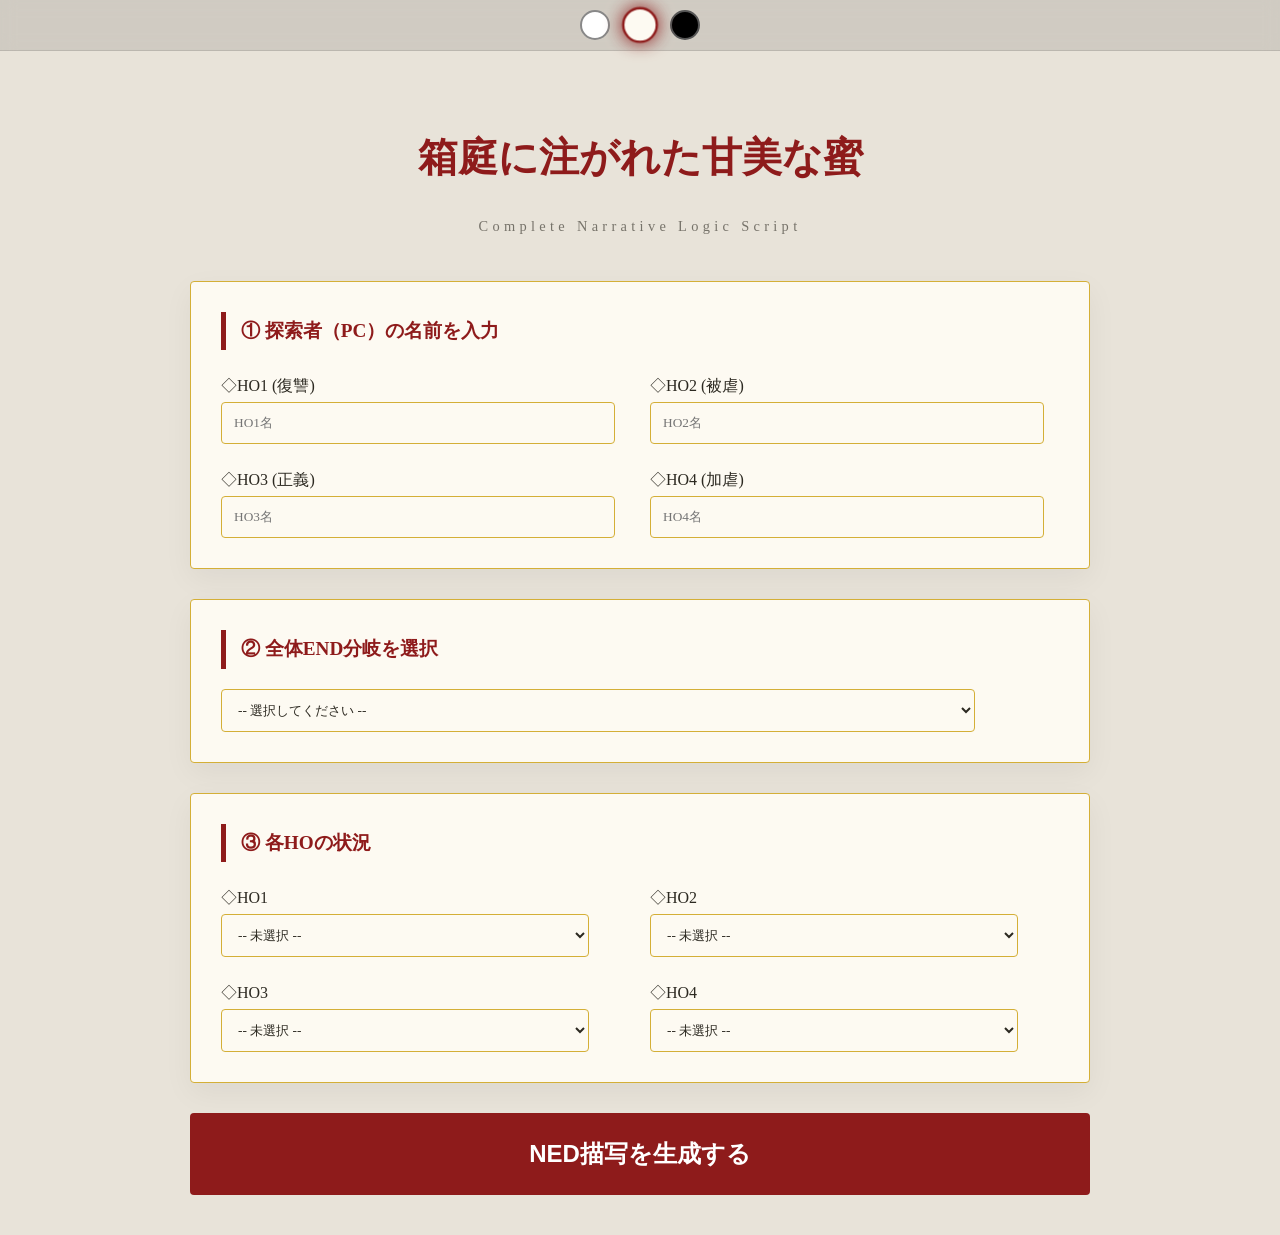
==== index.html @ 08a05582 "Add files via upload" ====
<!DOCTYPE html>
<html lang="ja">
<head>
    <meta charset="UTF-8">
    <title>『箱庭に注がれた甘美な蜜』完全版エンド生成ツール</title>
    <link rel="stylesheet" href="style.css">
</head>
<body class="theme-sepia">

    <!-- スタイリッシュなテーマ切り替え -->
    <div class="theme-nav">
        <div class="theme-options">
            <button class="t-btn white" onclick="setTheme('theme-white')" title="White Mode"></button>
            <button class="t-btn sepia active" onclick="setTheme('theme-sepia')" title="Paper Mode"></button>
            <button class="t-btn dark" onclick="setTheme('theme-dark')" title="Dark Mode"></button>
        </div>
    </div>

    <div class="container">
        <header>
            <h1>箱庭に注がれた甘美な蜜</h1>
            <p class="subtitle">Complete Narrative Logic Script</p>
        </header>

        <!-- ① 名前入力 -->
        <div class="section shadow-box">
            <label class="ui-label">① 探索者（PC）の名前を入力</label>
            <div class="grid">
                <div class="form-group"><label>◇HO1 (復讐)</label><input type="text" id="name_ho1" placeholder="HO1名"></div>
                <div class="form-group"><label>◇HO2 (被虐)</label><input type="text" id="name_ho2" placeholder="HO2名"></div>
                <div class="form-group"><label>◇HO3 (正義)</label><input type="text" id="name_ho3" placeholder="HO3名"></div>
                <div class="form-group"><label>◇HO4 (加虐)</label><input type="text" id="name_ho4" placeholder="HO4名"></div>
            </div>
        </div>

        <!-- ② 全体END -->
        <div class="section shadow-box">
            <label class="ui-label">② 全体END分岐を選択</label>
            <select id="sel_main">
                <option value="none">-- 選択してください --</option>
                <option value="A">アブホース撃破・SDカード提出・告発</option>
                <option value="B">アブホース撃破・HO3ソロ生還・「完璧な左右対称」を選択</option>
                <option value="C">アブホースに敗北</option>
                <option value="D"> 上記に当てはまらない（証拠未提出・共倒れ等）</option>
            </select>
        </div>

        <!-- ③ 個別HO -->
        <div class="section shadow-box">
            <label class="ui-label">③ 各HOの状況</label>
            <div class="grid">
                <div class="form-group">
                    <label>◇HO1</label>
                    <select id="sel_ho1">
                        <option value="none">-- 未選択 --</option>
                        <option value="1">1.SDカード回収・七瀬にHO3の罪を告発した</option>
                        <option value="2">2.HO3を真犯人と確信し、自らの手で殺害した</option>
                        <option value="3">3.事件解決したがHO3以外を真犯人として処理した</option>
                        <option value="4">4.真犯人を特定できず、自分が犯人に仕立てられた</option>
                        <option value="5">5.発狂中、HO4に私的に監禁・飼育された</option>
                        <option value="6">6.肉体的にロストした</option>
                    </select>
                </div>
                <div class="form-group">
                    <label>◇HO2</label>
                    <select id="sel_ho2">
                        <option value="none">-- 未選択 --</option>
                        <option value="1">1.全罪を自白、SDカードを七瀬に託して生還</option>
                        <option value="2">2.HO3をかばい、真犯人として自ら進み出た</option>
                        <option value="3">3.罪を秘匿したまま日常へ生還した</option>
                        <option value="4">4.組織の不祥事を背負わされ、冷たい監獄へ送られた</option>
                        <option value="5">5.発狂中、HO3に私的に監禁・飼育された</option>
                        <option value="6">6.発狂中、HO4に私的に監禁・飼育された</option>
                        <option value="7">7.HO4の道具をやめ、人として生きる選択をした</option>
                        <option value="8">8.肉体的にロストした</option>
                    </select>
                </div>
                <div class="form-group">
                    <label>◇HO3</label>
                    <select id="sel_ho3">
                        <option value="none">-- 未選択 --</option>
                        <option value="1">1.罪のなすりつけに成功、刑事の日常へ生還</option>
                        <option value="2">2.なすりつけに成功、HO2を連れ去り監禁した</option>
                        <option value="3">3.自首を選択した</option>
                        <option value="4">4.正体を暴かれ、HO1によって殺害された</option>
                        <option value="5">5.肉体的にロストした</option>
                    </select>
                </div>
                <div class="form-group">
                    <label>◇HO4</label>
                    <select id="sel_ho4">
                        <option value="none">-- 未選択 --</option>
                        <option value="1">1.父失脚・HO1発狂・HO2保持・HO3逮捕成功</option>
                        <option value="2">2.父失脚・HO1発狂・HO2保持・HO3逮捕できず</option>
                        <option value="3">3.父失脚したが部下(1-3)が全員死亡した</option>
                        <option value="4">4.父の告発失敗、自分が犯人に仕立てられた</option>
                        <option value="5">5.発狂したHO2を私的に監禁・飼育することを選んだ</option>
                        <option value="6">6.発狂したHO1・2を私的に監禁・飼育することを選んだ</option>
                        <option value="7">7.肉体的にロストした</option>
                    </select>
                </div>
            </div>
        </div>

        <button id="generateBtn">NED描写を生成する</button>

        <div id="output"></div>
    </div>

    <script src="script.js"></script>
</body>
</html>
---- style.css ----
:root { --accent: #8e1b1b; }
body.theme-white{
    --bg: #f5f5f7;
    --text: #1a1a1a;
    --panel: #ffffff;
    --border: #d2d2d7;
    --out-bg: #ffffff;
}

body.theme-sepia {
    --bg: #e8e3d9;
    --text: #2c2921;
    --panel: #fdfaf2;
    --border: #d4af37;
    --out-bg: #fdfaf2;
}

body.theme-dark {
    --bg: #121212;
    --text: #e0e0e0;
    --panel: #1e1e1e;
    --border: #444;
    --out-bg: #0a0a0a;
}

body {
    background-color: var(--bg);
    color: var(--text);
    font-family:
    "Sawarabi Mincho", serif;
    padding: 0;
    margin: 0;
    line-height: 2.0;
    transition: 0.3s;
}

.container {
    max-width: 900px;
    margin: 0 auto;
    padding: 40px 20px;
}

header h1 {
    text-align: center;
    font-size: 2.5em;
    color: var(--accent);
    margin-bottom: 5px;
}

.subtitle {
    text-align: center;
    font-size: 0.9em;
    opacity: 0.6;
    margin-bottom: 40px;
    letter-spacing: 0.3em;
}

.theme-nav {
    position: sticky;
    top: 0; background:
    rgba(0,0,0,0.1);
    backdrop-filter: blur(8px);
    display: flex;
    justify-content: center;
    padding: 10px;
    z-index: 1000;
    border-bottom: 1px solid
    rgba(0,0,0,0.1);
}


.theme-options {
    display: flex;
    gap: 15px;
}

.t-btn {
    width: 30px;
    height: 30px;
    border-radius: 50%;
    border: 2px solid #888;
    cursor: pointer;
    transition: 0.3s;
}

.t-btn.white {
    background: #fff;
}

.t-btn.sepia {
    background: #fdfaf2;
    border-color: #d4af37;
}

.t-btn.dark {
    background: #000;
    border-color: #555;
}

.t-btn.active {
    transform: scale(1.2);
    border-color: var(--accent);
    box-shadow: 0 0 15px var(--accent);
}


.section {
    background: var(--panel);
    padding: 30px;
    margin-bottom: 30px;
    border-radius: 4px;
    border: 1px solid
    var(--border);
    box-shadow: 0 10px 30px
    rgba(0,0,0,0.05);
}

.ui-label {
    color: var(--accent);
    font-weight: bold;
    margin-bottom: 20px;
    display: block;
    font-size: 1.2em;
    border-left: 5px solid var(--accent);
    padding-left: 15px;
}

.grid {
    display: grid;
    grid-template-columns: 1fr 1fr;
    gap: 20px;
}

input, select {
    width: 90%;
    padding: 12px;
    border-radius: 4px;
    border: 1px solid var(--border);
    background: var(--panel);
    color: var(--text);
    font-family: inherit;
}

#generateBtn {
    width: 100%;
    padding: 25px;
    background: var(--accent);
    color: #fff;
    border: none;
    font-size: 1.5em;
    cursor: pointer;
    font-weight: bold;
    border-radius: 4px;
}

#output {
    display: none;
    margin-top: 60px;
    padding: 60px;
    background: var(--out-bg);
    border: 2px solid var(--border);
}

.desc-text {
    margin-bottom: 50px;
    white-space: pre-wrap;
    font-size: 1.15em;
}

.ho-box {
    border: 2px solid var(--border);
    padding: 40px 40px 0px 40px;
    margin-bottom: 60px;
    position: relative;
}

.ho-tag {
    position: absolute;
    top: -18px;
    left: 30px;
    background: var(--out-bg);
    padding: 0 20px;
    color: var(--border);
    font-weight: bold;
    border: 1px solid var(--border);
}

.honeydew-area {
    border-top: 4px double var(--accent);
    margin-top: 80px;
    padding-top: 50px;
}

.speaker {
    color: var(--accent);
    font-weight: bold;
    margin-bottom: 5px;
    display: block;
}

.highlight {
    color: #b12d1f;
    font-weight: bold;
    text-decoration:
    underline;
}

.report-summary {
    margin-top: 100px;
    padding: 40px;
    border: 2px dashed var(--border);
}

.report-line {
    display: block;
    font-size: 1.2em; padding: 5px 0;
}

.total-status {
    display: block;
    margin-top: 20px;
    font-weight: bold;
    font-size: 1.4em;
    text-align: right;
    color: var(--accent);
}
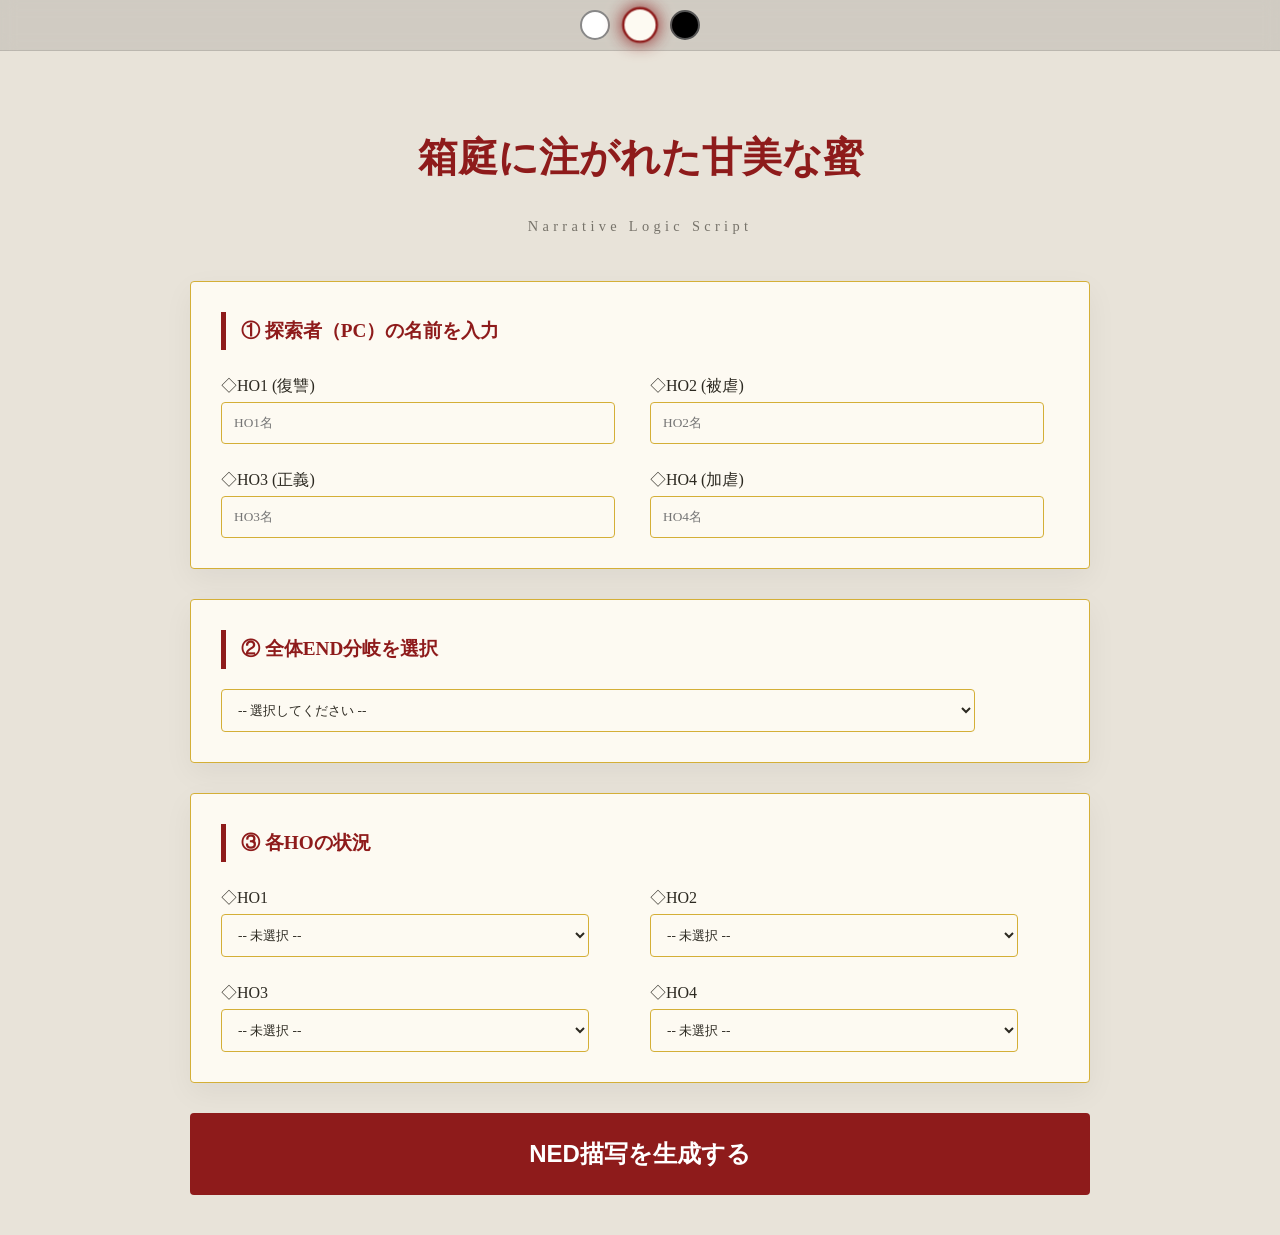
==== commit fe71b39d: "Fix HTML encoding issues in index.html" ====
--- a/index.html
+++ b/index.html
@@ -2,7 +2,7 @@
 <html lang="ja">
 <head>
     <meta charset="UTF-8">
-    <title>『箱庭に注がれた甘美な蜜』完全版エンド生成ツール</title>
+    <title>『箱庭に注がれた甘美な蜜』エンド生成ツール</title>
     <link rel="stylesheet" href="style.css">
 </head>
 <body class="theme-sepia">
@@ -19,7 +19,7 @@
     <div class="container">
         <header>
             <h1>箱庭に注がれた甘美な蜜</h1>
-            <p class="subtitle">Complete Narrative Logic Script</p>
+            <p class="subtitle">Narrative Logic Script</p>
         </header>
 
         <!-- ① 名前入力 -->
@@ -109,4 +109,4 @@
 
     <script src="script.js"></script>
 </body>
-</html>+</html>
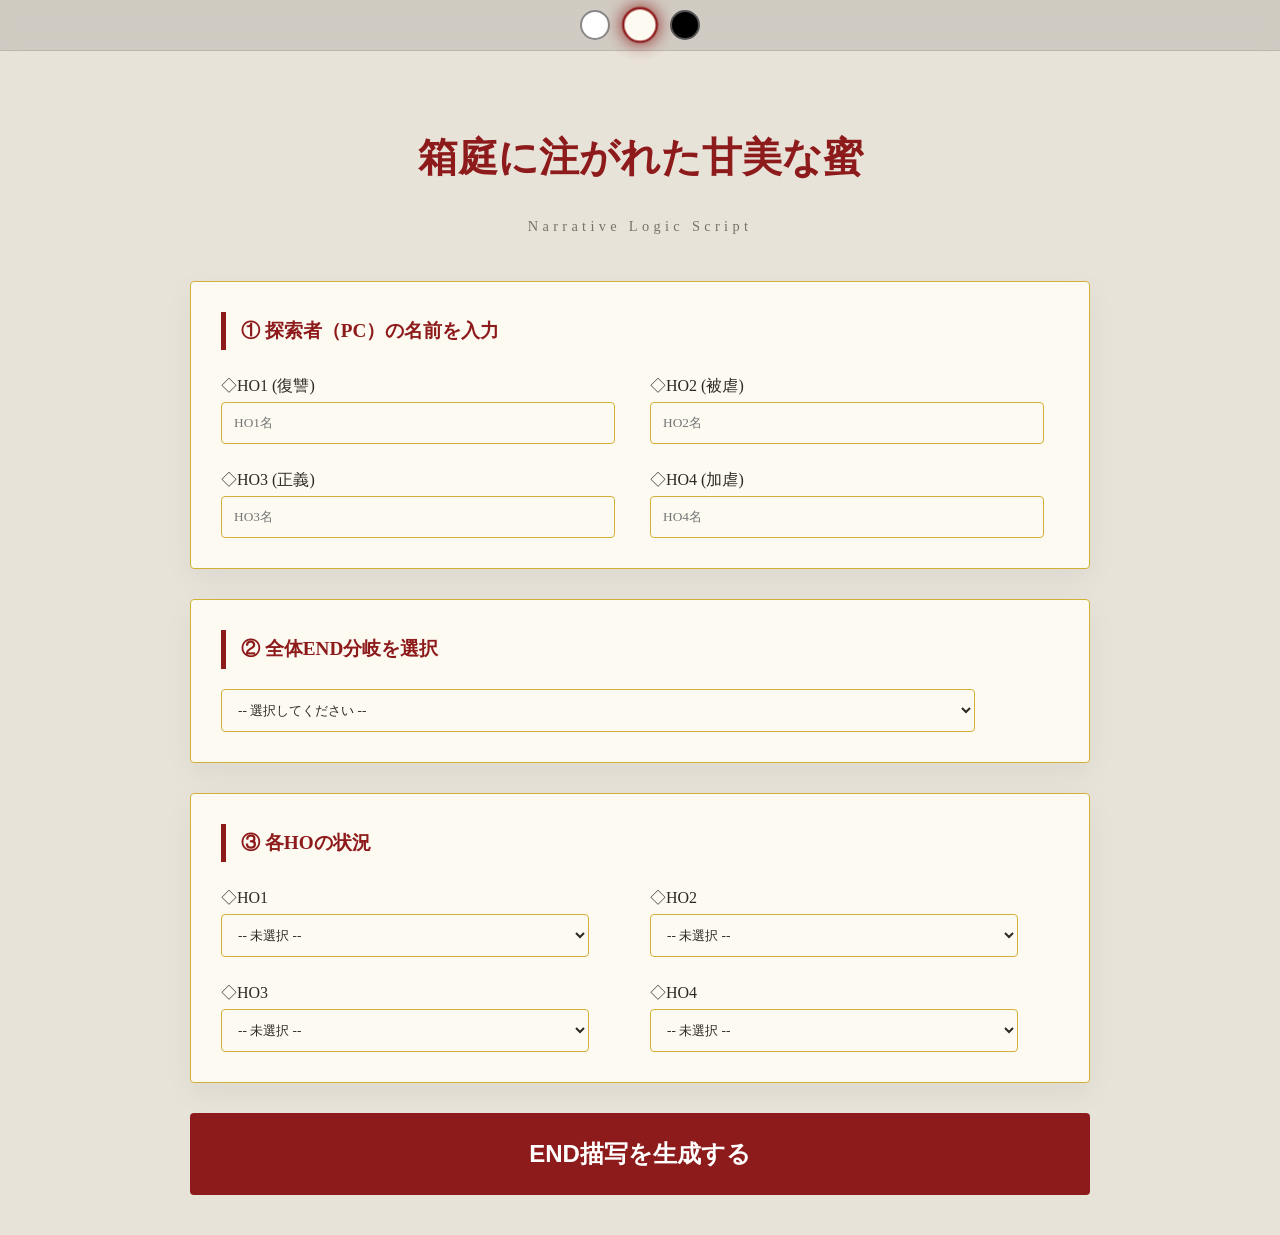
==== commit a14cd4f4: "Update index.html" ====
--- a/index.html
+++ b/index.html
@@ -102,7 +102,7 @@
             </div>
         </div>
 
-        <button id="generateBtn">NED描写を生成する</button>
+        <button id="generateBtn">END描写を生成する</button>
 
         <div id="output"></div>
     </div>
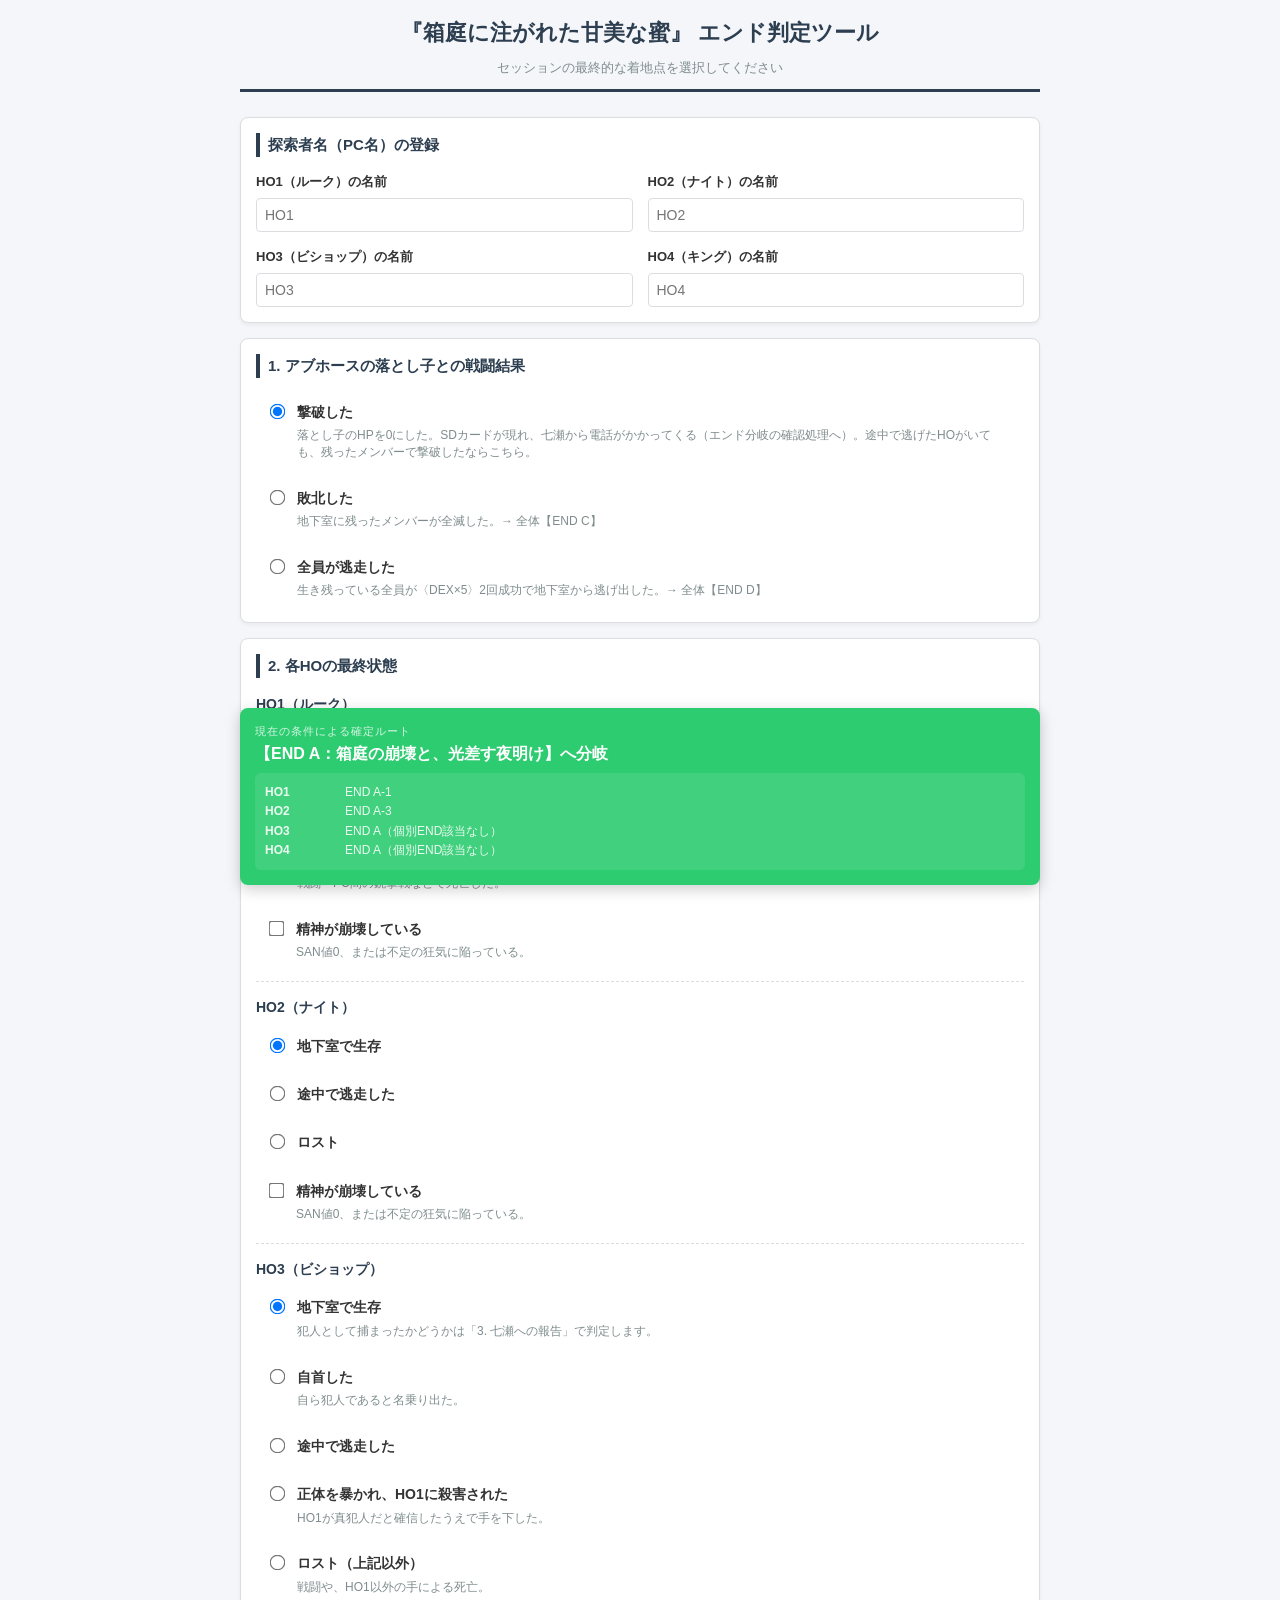
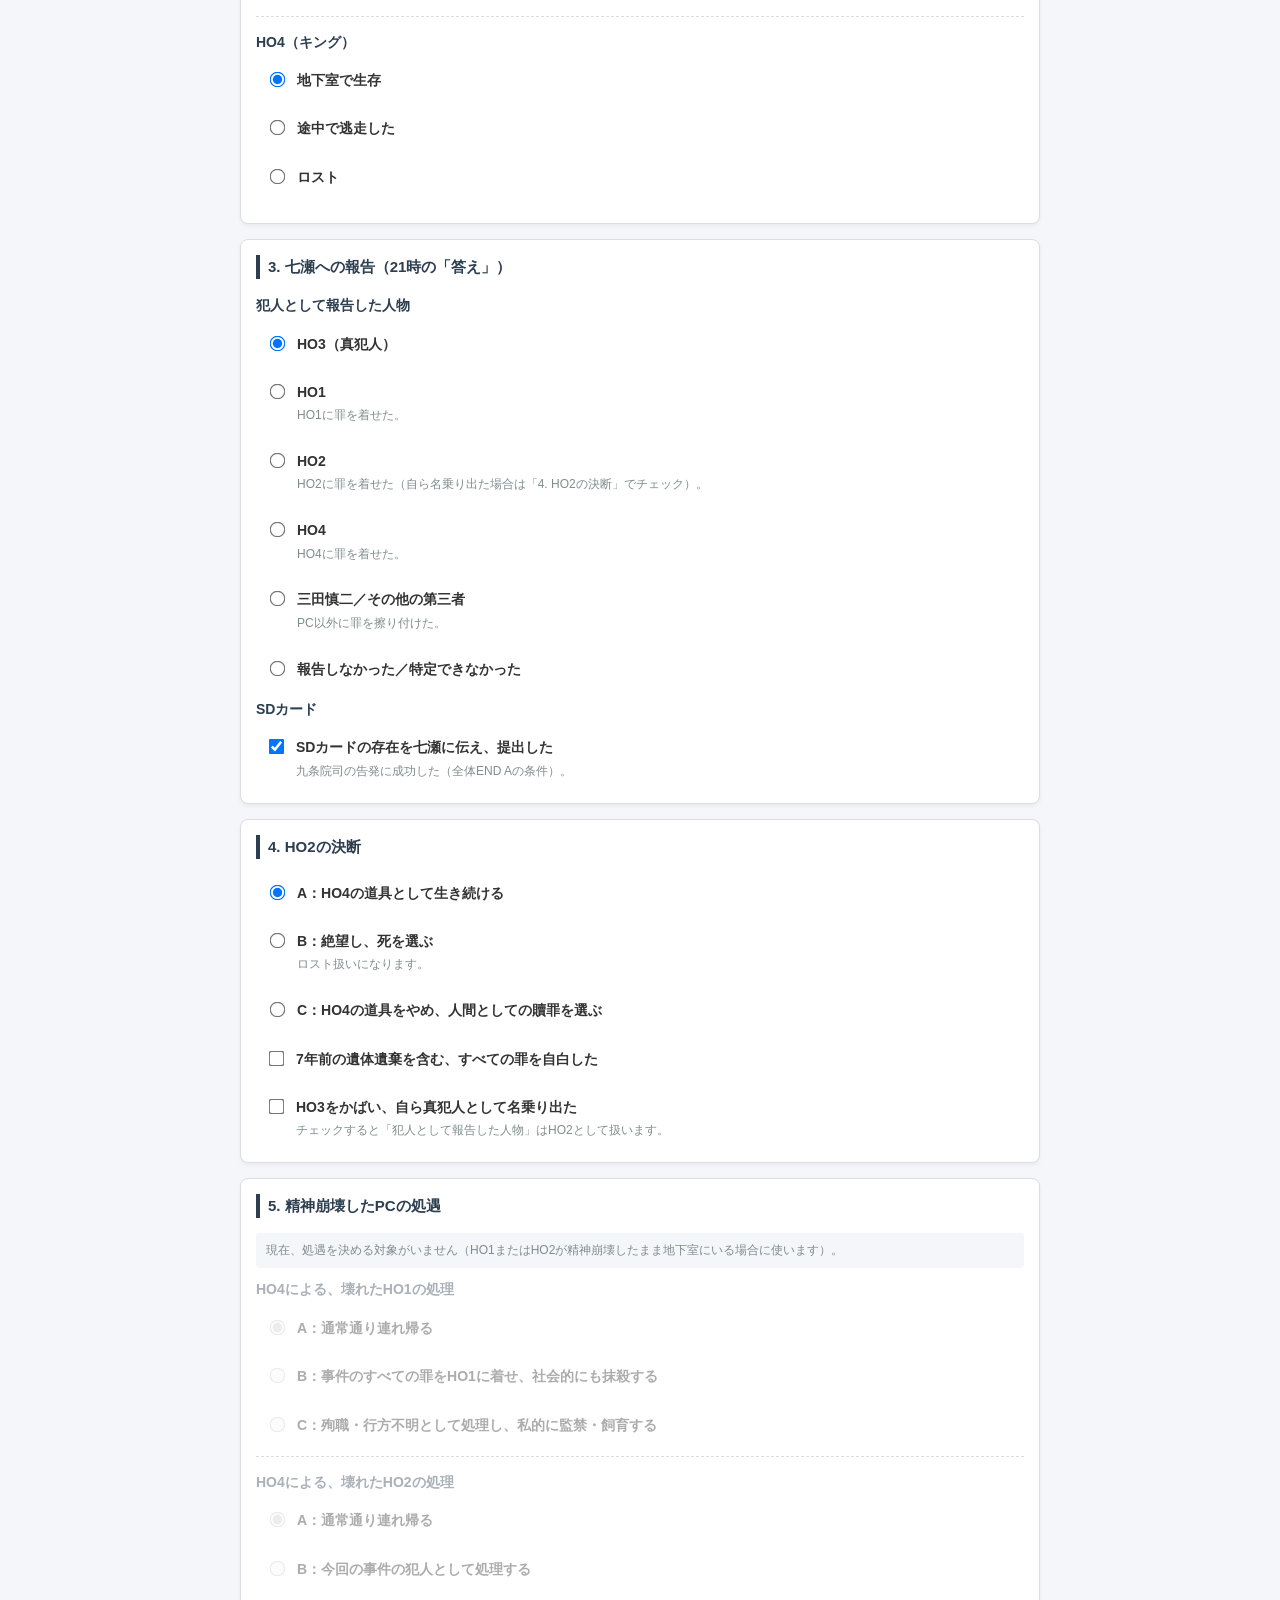
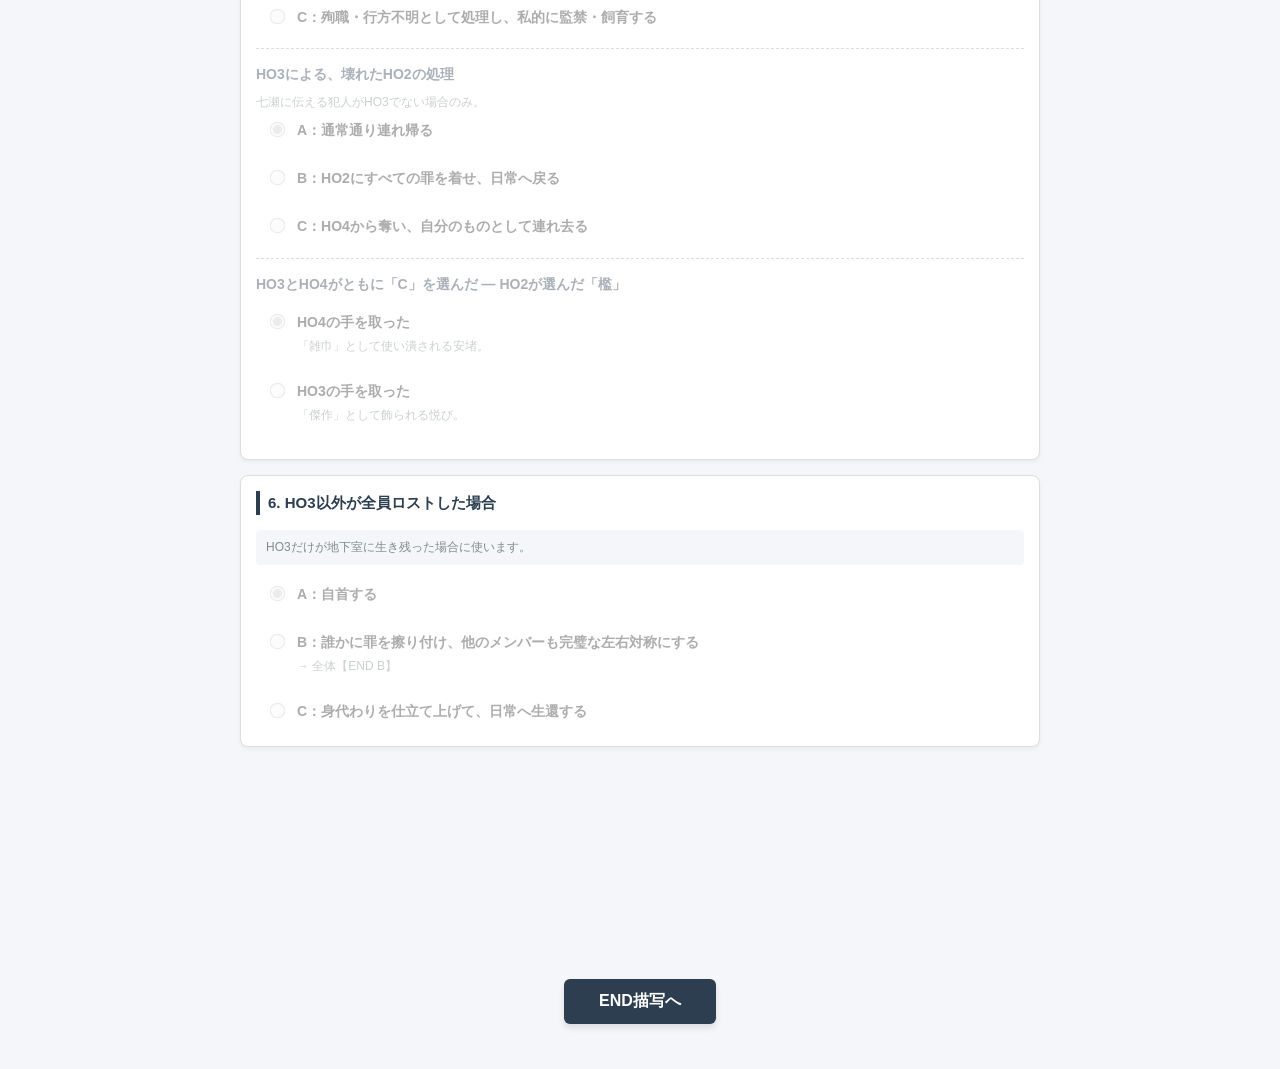
==== commit 5dee5027: "Add files via upload" ====
--- a/index.html
+++ b/index.html
@@ -1,112 +1,297 @@
-<!DOCTYPE html>
-<html lang="ja">
-<head>
-    <meta charset="UTF-8">
-    <title>『箱庭に注がれた甘美な蜜』エンド生成ツール</title>
-    <link rel="stylesheet" href="style.css">
-</head>
-<body class="theme-sepia">
-
-    <!-- スタイリッシュなテーマ切り替え -->
-    <div class="theme-nav">
-        <div class="theme-options">
-            <button class="t-btn white" onclick="setTheme('theme-white')" title="White Mode"></button>
-            <button class="t-btn sepia active" onclick="setTheme('theme-sepia')" title="Paper Mode"></button>
-            <button class="t-btn dark" onclick="setTheme('theme-dark')" title="Dark Mode"></button>
-        </div>
-    </div>
-
-    <div class="container">
-        <header>
-            <h1>箱庭に注がれた甘美な蜜</h1>
-            <p class="subtitle">Narrative Logic Script</p>
-        </header>
-
-        <!-- ① 名前入力 -->
-        <div class="section shadow-box">
-            <label class="ui-label">① 探索者（PC）の名前を入力</label>
-            <div class="grid">
-                <div class="form-group"><label>◇HO1 (復讐)</label><input type="text" id="name_ho1" placeholder="HO1名"></div>
-                <div class="form-group"><label>◇HO2 (被虐)</label><input type="text" id="name_ho2" placeholder="HO2名"></div>
-                <div class="form-group"><label>◇HO3 (正義)</label><input type="text" id="name_ho3" placeholder="HO3名"></div>
-                <div class="form-group"><label>◇HO4 (加虐)</label><input type="text" id="name_ho4" placeholder="HO4名"></div>
-            </div>
-        </div>
-
-        <!-- ② 全体END -->
-        <div class="section shadow-box">
-            <label class="ui-label">② 全体END分岐を選択</label>
-            <select id="sel_main">
-                <option value="none">-- 選択してください --</option>
-                <option value="A">アブホース撃破・SDカード提出・告発</option>
-                <option value="B">アブホース撃破・HO3ソロ生還・「完璧な左右対称」を選択</option>
-                <option value="C">アブホースに敗北</option>
-                <option value="D"> 上記に当てはまらない（証拠未提出・共倒れ等）</option>
-            </select>
-        </div>
-
-        <!-- ③ 個別HO -->
-        <div class="section shadow-box">
-            <label class="ui-label">③ 各HOの状況</label>
-            <div class="grid">
-                <div class="form-group">
-                    <label>◇HO1</label>
-                    <select id="sel_ho1">
-                        <option value="none">-- 未選択 --</option>
-                        <option value="1">1.SDカード回収・七瀬にHO3の罪を告発した</option>
-                        <option value="2">2.HO3を真犯人と確信し、自らの手で殺害した</option>
-                        <option value="3">3.事件解決したがHO3以外を真犯人として処理した</option>
-                        <option value="4">4.真犯人を特定できず、自分が犯人に仕立てられた</option>
-                        <option value="5">5.発狂中、HO4に私的に監禁・飼育された</option>
-                        <option value="6">6.肉体的にロストした</option>
-                    </select>
-                </div>
-                <div class="form-group">
-                    <label>◇HO2</label>
-                    <select id="sel_ho2">
-                        <option value="none">-- 未選択 --</option>
-                        <option value="1">1.全罪を自白、SDカードを七瀬に託して生還</option>
-                        <option value="2">2.HO3をかばい、真犯人として自ら進み出た</option>
-                        <option value="3">3.罪を秘匿したまま日常へ生還した</option>
-                        <option value="4">4.組織の不祥事を背負わされ、冷たい監獄へ送られた</option>
-                        <option value="5">5.発狂中、HO3に私的に監禁・飼育された</option>
-                        <option value="6">6.発狂中、HO4に私的に監禁・飼育された</option>
-                        <option value="7">7.HO4の道具をやめ、人として生きる選択をした</option>
-                        <option value="8">8.肉体的にロストした</option>
-                    </select>
-                </div>
-                <div class="form-group">
-                    <label>◇HO3</label>
-                    <select id="sel_ho3">
-                        <option value="none">-- 未選択 --</option>
-                        <option value="1">1.罪のなすりつけに成功、刑事の日常へ生還</option>
-                        <option value="2">2.なすりつけに成功、HO2を連れ去り監禁した</option>
-                        <option value="3">3.自首を選択した</option>
-                        <option value="4">4.正体を暴かれ、HO1によって殺害された</option>
-                        <option value="5">5.肉体的にロストした</option>
-                    </select>
-                </div>
-                <div class="form-group">
-                    <label>◇HO4</label>
-                    <select id="sel_ho4">
-                        <option value="none">-- 未選択 --</option>
-                        <option value="1">1.父失脚・HO1発狂・HO2保持・HO3逮捕成功</option>
-                        <option value="2">2.父失脚・HO1発狂・HO2保持・HO3逮捕できず</option>
-                        <option value="3">3.父失脚したが部下(1-3)が全員死亡した</option>
-                        <option value="4">4.父の告発失敗、自分が犯人に仕立てられた</option>
-                        <option value="5">5.発狂したHO2を私的に監禁・飼育することを選んだ</option>
-                        <option value="6">6.発狂したHO1・2を私的に監禁・飼育することを選んだ</option>
-                        <option value="7">7.肉体的にロストした</option>
-                    </select>
-                </div>
-            </div>
-        </div>
-
-        <button id="generateBtn">END描写を生成する</button>
-
-        <div id="output"></div>
-    </div>
-
-    <script src="script.js"></script>
-</body>
-</html>
+<!DOCTYPE html>
+<html lang="ja">
+<head>
+    <meta charset="UTF-8">
+    <meta name="viewport" content="width=device-width, initial-scale=1.0">
+    <title>『箱庭に注がれた甘美な蜜』 エンド判定ツール</title>
+    <link rel="stylesheet" href="style.css">
+    <style>
+        /* 入力欄のシンプルなデザイン */
+        .name-input-grid {
+            display: grid;
+            grid-template-columns: repeat(2, 1fr);
+            gap: 15px;
+        }
+        .name-field {
+            display: flex;
+            flex-direction: column;
+            gap: 5px;
+        }
+        .name-field input {
+            padding: 8px;
+            border: 1px solid var(--border-color);
+            border-radius: 4px;
+            font-size: 14px;
+        }
+        /* 確定ボタンの演出 */
+        .action-area {
+            text-align: center;
+            margin: 30px 0;
+        }
+        .submit-btn {
+            background-color: var(--primary-color);
+            color: white;
+            border: none;
+            padding: 12px 35px;
+            font-size: 16px;
+            font-weight: bold;
+            border-radius: 6px;
+            cursor: pointer;
+            transition: all 0.2s ease;
+            box-shadow: 0 4px 6px rgba(0,0,0,0.1);
+        }
+        .submit-btn:hover {
+            background-color: #34495e;
+            transform: translateY(-2px);
+            box-shadow: 0 6px 12px rgba(0,0,0,0.15);
+        }
+        /* 結末描写エリア（初期状態は非表示） */
+        .story-area {
+            display: none;
+            background: #ffffff;
+            border-radius: 8px;
+            padding: 25px;
+            margin-top: 20px;
+            border: 1px solid var(--border-color);
+            box-shadow: 0 4px 10px rgba(0,0,0,0.05);
+        }
+        .story-text {
+            white-space: pre-wrap;
+            font-size: 15px;
+            line-height: 1.8;
+            color: #2c3e50;
+        }
+    </style>
+</head>
+<body>
+
+<div class="container">
+    <header>
+        <h1>『箱庭に注がれた甘美な蜜』 エンド判定ツール</h1>
+        <p class="subtitle">セッションの最終的な着地点を選択してください</p>
+    </header>
+
+    <!-- ===================== 名前 ===================== -->
+    <div class="section">
+        <h2>探索者名（PC名）の登録</h2>
+        <div class="name-input-grid">
+            <div class="name-field">
+                <label for="name_ho1"><strong>HO1（ルーク）の名前</strong></label>
+                <input type="text" id="name_ho1" value="" placeholder="HO1">
+            </div>
+            <div class="name-field">
+                <label for="name_ho2"><strong>HO2（ナイト）の名前</strong></label>
+                <input type="text" id="name_ho2" value="" placeholder="HO2">
+            </div>
+            <div class="name-field">
+                <label for="name_ho3"><strong>HO3（ビショップ）の名前</strong></label>
+                <input type="text" id="name_ho3" value="" placeholder="HO3">
+            </div>
+            <div class="name-field">
+                <label for="name_ho4"><strong>HO4（キング）の名前</strong></label>
+                <input type="text" id="name_ho4" value="" placeholder="HO4">
+            </div>
+        </div>
+    </div>
+
+    <!-- ===================== 1. 戦闘 ===================== -->
+    <div class="section">
+        <h2>1. アブホースの落とし子との戦闘結果</h2>
+        <div class="radio-group">
+            <label>
+                <input type="radio" name="battle" value="defeat" checked>
+                <div>
+                    <strong>撃破した</strong>
+                    <span class="description">落とし子のHPを0にした。SDカードが現れ、七瀬から電話がかかってくる（エンド分岐の確認処理へ）。途中で逃げたHOがいても、残ったメンバーで撃破したならこちら。</span>
+                </div>
+            </label>
+            <label>
+                <input type="radio" name="battle" value="lose">
+                <div>
+                    <strong>敗北した</strong>
+                    <span class="description">地下室に残ったメンバーが全滅した。→ 全体【END C】</span>
+                </div>
+            </label>
+            <label>
+                <input type="radio" name="battle" value="escape">
+                <div>
+                    <strong>全員が逃走した</strong>
+                    <span class="description">生き残っている全員が〈DEX×5〉2回成功で地下室から逃げ出した。→ 全体【END D】</span>
+                </div>
+            </label>
+        </div>
+    </div>
+
+    <!-- ===================== 2. 各HOの状態 ===================== -->
+    <div class="section">
+        <h2>2. 各HOの最終状態</h2>
+
+        <div class="sub-block">
+            <h3 class="sub-title">HO1（ルーク）</h3>
+            <div class="radio-group">
+                <label><input type="radio" name="ho1_status" value="alive" checked><div><strong>地下室で生存</strong></div></label>
+                <label><input type="radio" name="ho1_status" value="escaped"><div><strong>途中で逃走した</strong><span class="description">戦闘中に一人で逃走に成功した。</span></div></label>
+                <label><input type="radio" name="ho1_status" value="lost"><div><strong>ロスト</strong><span class="description">戦闘・PC間の銃撃戦などで死亡した。</span></div></label>
+            </div>
+            <div class="checkbox-group mt">
+                <label data-req="ho1-alive">
+                    <input type="checkbox" id="ho1_broken">
+                    <div><strong>精神が崩壊している</strong><span class="description">SAN値0、または不定の狂気に陥っている。</span></div>
+                </label>
+            </div>
+        </div>
+
+        <div class="sub-block">
+            <h3 class="sub-title">HO2（ナイト）</h3>
+            <div class="radio-group">
+                <label><input type="radio" name="ho2_status" value="alive" checked><div><strong>地下室で生存</strong></div></label>
+                <label><input type="radio" name="ho2_status" value="escaped"><div><strong>途中で逃走した</strong></div></label>
+                <label><input type="radio" name="ho2_status" value="lost"><div><strong>ロスト</strong></div></label>
+            </div>
+            <div class="checkbox-group mt">
+                <label data-req="ho2-alive">
+                    <input type="checkbox" id="ho2_broken">
+                    <div><strong>精神が崩壊している</strong><span class="description">SAN値0、または不定の狂気に陥っている。</span></div>
+                </label>
+            </div>
+        </div>
+
+        <div class="sub-block">
+            <h3 class="sub-title">HO3（ビショップ）</h3>
+            <div class="radio-group">
+                <label><input type="radio" name="ho3_status" value="alive" checked><div><strong>地下室で生存</strong><span class="description">犯人として捕まったかどうかは「3. 七瀬への報告」で判定します。</span></div></label>
+                <label><input type="radio" name="ho3_status" value="surrender"><div><strong>自首した</strong><span class="description">自ら犯人であると名乗り出た。</span></div></label>
+                <label><input type="radio" name="ho3_status" value="escaped"><div><strong>途中で逃走した</strong></div></label>
+                <label><input type="radio" name="ho3_status" value="killed"><div><strong>正体を暴かれ、HO1に殺害された</strong><span class="description">HO1が真犯人だと確信したうえで手を下した。</span></div></label>
+                <label><input type="radio" name="ho3_status" value="lost"><div><strong>ロスト（上記以外）</strong><span class="description">戦闘や、HO1以外の手による死亡。</span></div></label>
+            </div>
+        </div>
+
+        <div class="sub-block">
+            <h3 class="sub-title">HO4（キング）</h3>
+            <div class="radio-group">
+                <label><input type="radio" name="ho4_status" value="alive" checked><div><strong>地下室で生存</strong></div></label>
+                <label><input type="radio" name="ho4_status" value="escaped"><div><strong>途中で逃走した</strong></div></label>
+                <label><input type="radio" name="ho4_status" value="lost"><div><strong>ロスト</strong></div></label>
+            </div>
+        </div>
+    </div>
+
+    <!-- ===================== 3. 七瀬への報告 ===================== -->
+    <div class="section" id="sec_report">
+        <h2>3. 七瀬への報告（21時の「答え」）</h2>
+        <p class="off-note">落とし子を撃破していないため、この項目は判定に使いません。</p>
+
+        <h3 class="sub-title">犯人として報告した人物</h3>
+        <div class="radio-group">
+            <label><input type="radio" name="culprit" value="HO3" checked><div><strong>HO3（真犯人）</strong></div></label>
+            <label><input type="radio" name="culprit" value="HO1"><div><strong>HO1</strong><span class="description">HO1に罪を着せた。</span></div></label>
+            <label><input type="radio" name="culprit" value="HO2"><div><strong>HO2</strong><span class="description">HO2に罪を着せた（自ら名乗り出た場合は「4. HO2の決断」でチェック）。</span></div></label>
+            <label><input type="radio" name="culprit" value="HO4"><div><strong>HO4</strong><span class="description">HO4に罪を着せた。</span></div></label>
+            <label><input type="radio" name="culprit" value="mita"><div><strong>三田慎二／その他の第三者</strong><span class="description">PC以外に罪を擦り付けた。</span></div></label>
+            <label><input type="radio" name="culprit" value="none"><div><strong>報告しなかった／特定できなかった</strong></div></label>
+        </div>
+
+        <h3 class="sub-title mt">SDカード</h3>
+        <div class="checkbox-group">
+            <label>
+                <input type="checkbox" id="sd_reported" checked>
+                <div><strong>SDカードの存在を七瀬に伝え、提出した</strong><span class="description">九条院司の告発に成功した（全体END Aの条件）。</span></div>
+            </label>
+        </div>
+    </div>
+
+    <!-- ===================== 4. HO2の決断 ===================== -->
+    <div class="section" id="sec_ho2">
+        <h2>4. HO2の決断</h2>
+        <p class="off-note">HO2が地下室にいない、または精神崩壊しているため、この項目は判定に使いません。</p>
+        <div class="radio-group">
+            <label><input type="radio" name="ho2_choice" value="A" checked><div><strong>A：{HO4}の道具として生き続ける</strong></div></label>
+            <label><input type="radio" name="ho2_choice" value="B"><div><strong>B：絶望し、死を選ぶ</strong><span class="description">ロスト扱いになります。</span></div></label>
+            <label><input type="radio" name="ho2_choice" value="C"><div><strong>C：{HO4}の道具をやめ、人間としての贖罪を選ぶ</strong></div></label>
+        </div>
+        <div class="checkbox-group mt">
+            <label>
+                <input type="checkbox" id="ho2_confess">
+                <div><strong>7年前の遺体遺棄を含む、すべての罪を自白した</strong></div>
+            </label>
+            <label>
+                <input type="checkbox" id="ho2_volunteer">
+                <div><strong>{HO3}をかばい、自ら真犯人として名乗り出た</strong><span class="description">チェックすると「犯人として報告した人物」はHO2として扱います。</span></div>
+            </label>
+        </div>
+    </div>
+
+    <!-- ===================== 5. 精神崩壊したPCの処遇 ===================== -->
+    <div class="section" id="sec_fate">
+        <h2>5. 精神崩壊したPCの処遇</h2>
+        <p class="off-note">現在、処遇を決める対象がいません（HO1またはHO2が精神崩壊したまま地下室にいる場合に使います）。</p>
+
+        <div class="sub-block" id="blk_ho4_on_ho1">
+            <h3 class="sub-title">{HO4}による、壊れた{HO1}の処理</h3>
+            <div class="radio-group">
+                <label><input type="radio" name="ho4_on_ho1" value="A" checked><div><strong>A：通常通り連れ帰る</strong></div></label>
+                <label><input type="radio" name="ho4_on_ho1" value="B"><div><strong>B：事件のすべての罪を{HO1}に着せ、社会的にも抹殺する</strong></div></label>
+                <label><input type="radio" name="ho4_on_ho1" value="C"><div><strong>C：殉職・行方不明として処理し、私的に監禁・飼育する</strong></div></label>
+            </div>
+        </div>
+
+        <div class="sub-block" id="blk_ho4_on_ho2">
+            <h3 class="sub-title">{HO4}による、壊れた{HO2}の処理</h3>
+            <div class="radio-group">
+                <label><input type="radio" name="ho4_on_ho2" value="A" checked><div><strong>A：通常通り連れ帰る</strong></div></label>
+                <label><input type="radio" name="ho4_on_ho2" value="B"><div><strong>B：今回の事件の犯人として処理する</strong></div></label>
+                <label><input type="radio" name="ho4_on_ho2" value="C"><div><strong>C：殉職・行方不明として処理し、私的に監禁・飼育する</strong></div></label>
+            </div>
+        </div>
+
+        <div class="sub-block" id="blk_ho3_on_ho2">
+            <h3 class="sub-title">{HO3}による、壊れた{HO2}の処理</h3>
+            <span class="description">七瀬に伝える犯人が{HO3}でない場合のみ。</span>
+            <div class="radio-group">
+                <label><input type="radio" name="ho3_on_ho2" value="A" checked><div><strong>A：通常通り連れ帰る</strong></div></label>
+                <label><input type="radio" name="ho3_on_ho2" value="B"><div><strong>B：{HO2}にすべての罪を着せ、日常へ戻る</strong></div></label>
+                <label><input type="radio" name="ho3_on_ho2" value="C"><div><strong>C：{HO4}から奪い、自分のものとして連れ去る</strong></div></label>
+            </div>
+        </div>
+
+        <div class="sub-block" id="blk_ho2_pick">
+            <h3 class="sub-title">{HO3}と{HO4}がともに「C」を選んだ ― {HO2}が選んだ「檻」</h3>
+            <div class="radio-group">
+                <label><input type="radio" name="ho2_pick" value="HO4" checked><div><strong>{HO4}の手を取った</strong><span class="description">「雑巾」として使い潰される安堵。</span></div></label>
+                <label><input type="radio" name="ho2_pick" value="HO3"><div><strong>{HO3}の手を取った</strong><span class="description">「傑作」として飾られる悦び。</span></div></label>
+            </div>
+        </div>
+    </div>
+
+    <!-- ===================== 6. HO3単独生存 ===================== -->
+    <div class="section" id="sec_solo">
+        <h2>6. {HO3}以外が全員ロストした場合</h2>
+        <p class="off-note">{HO3}だけが地下室に生き残った場合に使います。</p>
+        <div class="radio-group">
+            <label><input type="radio" name="ho3_solo" value="A" checked><div><strong>A：自首する</strong></div></label>
+            <label><input type="radio" name="ho3_solo" value="B"><div><strong>B：誰かに罪を擦り付け、他のメンバーも完璧な左右対称にする</strong><span class="description">→ 全体【END B】</span></div></label>
+            <label><input type="radio" name="ho3_solo" value="C"><div><strong>C：身代わりを仕立て上げて、日常へ生還する</strong></div></label>
+        </div>
+    </div>
+
+    <div id="resultBox" class="result-area">
+        <div class="result-title">現在の条件による確定ルート</div>
+        <div id="resultName" class="result-name">計算中...</div>
+        <div id="resultDesc" class="result-desc"></div>
+    </div>
+
+    <div class="action-area">
+        <button type="button" class="submit-btn" id="storyBtn">END描写へ</button>
+    </div>
+
+    <div id="storyArea" class="story-area">
+        <h2 style="border-left: 4px solid var(--primary-color); padding-left: 10px; margin-top:0;">📖 終局の物語（エンディング描写）</h2>
+        <div id="storyOutput" class="story-text"></div>
+    </div>
+</div>
+
+<script src="endings.js"></script>
+<script src="script.js"></script>
+</body>
+</html>
--- a/style.css
+++ b/style.css
@@ -1,226 +1,356 @@
-:root { --accent: #8e1b1b; }
-body.theme-white{
-    --bg: #f5f5f7;
-    --text: #1a1a1a;
-    --panel: #ffffff;
-    --border: #d2d2d7;
-    --out-bg: #ffffff;
-}
-
-body.theme-sepia {
-    --bg: #e8e3d9;
-    --text: #2c2921;
-    --panel: #fdfaf2;
-    --border: #d4af37;
-    --out-bg: #fdfaf2;
-}
-
-body.theme-dark {
-    --bg: #121212;
-    --text: #e0e0e0;
-    --panel: #1e1e1e;
-    --border: #444;
-    --out-bg: #0a0a0a;
-}
-
-body {
-    background-color: var(--bg);
-    color: var(--text);
-    font-family:
-    "Sawarabi Mincho", serif;
-    padding: 0;
-    margin: 0;
-    line-height: 2.0;
-    transition: 0.3s;
-}
-
-.container {
-    max-width: 900px;
-    margin: 0 auto;
-    padding: 40px 20px;
-}
-
-header h1 {
-    text-align: center;
-    font-size: 2.5em;
-    color: var(--accent);
-    margin-bottom: 5px;
-}
-
-.subtitle {
-    text-align: center;
-    font-size: 0.9em;
-    opacity: 0.6;
-    margin-bottom: 40px;
-    letter-spacing: 0.3em;
-}
-
-.theme-nav {
-    position: sticky;
-    top: 0; background:
-    rgba(0,0,0,0.1);
-    backdrop-filter: blur(8px);
-    display: flex;
-    justify-content: center;
-    padding: 10px;
-    z-index: 1000;
-    border-bottom: 1px solid
-    rgba(0,0,0,0.1);
-}
-
-
-.theme-options {
-    display: flex;
-    gap: 15px;
-}
-
-.t-btn {
-    width: 30px;
-    height: 30px;
-    border-radius: 50%;
-    border: 2px solid #888;
-    cursor: pointer;
-    transition: 0.3s;
-}
-
-.t-btn.white {
-    background: #fff;
-}
-
-.t-btn.sepia {
-    background: #fdfaf2;
-    border-color: #d4af37;
-}
-
-.t-btn.dark {
-    background: #000;
-    border-color: #555;
-}
-
-.t-btn.active {
-    transform: scale(1.2);
-    border-color: var(--accent);
-    box-shadow: 0 0 15px var(--accent);
-}
-
-
-.section {
-    background: var(--panel);
-    padding: 30px;
-    margin-bottom: 30px;
-    border-radius: 4px;
-    border: 1px solid
-    var(--border);
-    box-shadow: 0 10px 30px
-    rgba(0,0,0,0.05);
-}
-
-.ui-label {
-    color: var(--accent);
-    font-weight: bold;
-    margin-bottom: 20px;
-    display: block;
-    font-size: 1.2em;
-    border-left: 5px solid var(--accent);
-    padding-left: 15px;
-}
-
-.grid {
-    display: grid;
-    grid-template-columns: 1fr 1fr;
-    gap: 20px;
-}
-
-input, select {
-    width: 90%;
-    padding: 12px;
-    border-radius: 4px;
-    border: 1px solid var(--border);
-    background: var(--panel);
-    color: var(--text);
-    font-family: inherit;
-}
-
-#generateBtn {
-    width: 100%;
-    padding: 25px;
-    background: var(--accent);
-    color: #fff;
-    border: none;
-    font-size: 1.5em;
-    cursor: pointer;
-    font-weight: bold;
-    border-radius: 4px;
-}
-
-#output {
-    display: none;
-    margin-top: 60px;
-    padding: 60px;
-    background: var(--out-bg);
-    border: 2px solid var(--border);
-}
-
-.desc-text {
-    margin-bottom: 50px;
-    white-space: pre-wrap;
-    font-size: 1.15em;
-}
-
-.ho-box {
-    border: 2px solid var(--border);
-    padding: 40px 40px 0px 40px;
-    margin-bottom: 60px;
-    position: relative;
-}
-
-.ho-tag {
-    position: absolute;
-    top: -18px;
-    left: 30px;
-    background: var(--out-bg);
-    padding: 0 20px;
-    color: var(--border);
-    font-weight: bold;
-    border: 1px solid var(--border);
-}
-
-.honeydew-area {
-    border-top: 4px double var(--accent);
-    margin-top: 80px;
-    padding-top: 50px;
-}
-
-.speaker {
-    color: var(--accent);
-    font-weight: bold;
-    margin-bottom: 5px;
-    display: block;
-}
-
-.highlight {
-    color: #b12d1f;
-    font-weight: bold;
-    text-decoration:
-    underline;
-}
-
-.report-summary {
-    margin-top: 100px;
-    padding: 40px;
-    border: 2px dashed var(--border);
-}
-
-.report-line {
-    display: block;
-    font-size: 1.2em; padding: 5px 0;
-}
-
-.total-status {
-    display: block;
-    margin-top: 20px;
-    font-weight: bold;
-    font-size: 1.4em;
-    text-align: right;
-    color: var(--accent);
-}+:root {
+    --bg-color: #f4f6f9;
+    --panel-bg: #ffffff;
+    --text-color: #333333;
+    --primary-color: #2c3e50;
+    --border-color: #dcdde1;
+    
+    /* 各エンドのテーマカラー */
+    --color-a: #2ecc71;
+    --color-b: #e74c3c;
+    --color-c: #7f8c8d;
+    --color-d: #d35400;
+    --color-e: #9b59b6;
+    --color-f: #f39c12;
+    --color-g: #1abc9c;
+    --color-h: #34495e;
+}
+
+/* ボックスモデルをすべて padding 込みの計算に統一（横はみ出し防止） */
+* {
+    box-sizing: border-box;
+}
+
+body {
+    font-family: 'Helvetica Neue', Arial, 'Hiragino Kaku Gothic ProN', 'Hiragino Sans', Meiryo, sans-serif;
+    background-color: var(--bg-color);
+    color: var(--text-color);
+    line-height: 1.6;
+    margin: 0;
+    padding: 15px; /* スマホ用に余白を少し狭めて画面を広く */
+}
+
+.container {
+    max-width: 800px;
+    margin: 0 auto;
+    width: 100%;
+}
+
+header {
+    text-align: center;
+    margin-bottom: 25px;
+    padding-bottom: 10px;
+    border-bottom: 3px solid var(--primary-color);
+}
+
+h1 {
+    color: var(--primary-color);
+    font-size: 22px;
+    margin: 0 0 8px 0;
+}
+
+.subtitle {
+    font-size: 13px;
+    color: #7f8c8d;
+    margin: 0;
+}
+
+.section {
+    background: var(--panel-bg);
+    border-radius: 8px;
+    padding: 15px;
+    margin-bottom: 15px;
+    box-shadow: 0 2px 4px rgba(0,0,0,0.05);
+    border: 1px solid var(--border-color);
+}
+
+h2 {
+    font-size: 15px;
+    color: var(--primary-color);
+    margin-top: 0;
+    margin-bottom: 15px;
+    padding-left: 8px;
+    border-left: 4px solid var(--primary-color);
+}
+
+/* 【PC版】は横2列に並べる */
+.name-input-grid {
+    display: grid;
+    grid-template-columns: repeat(2, 1fr);
+    gap: 15px;
+}
+
+.name-field {
+    display: flex;
+    flex-direction: column;
+    gap: 5px;
+}
+
+.name-field label {
+    font-size: 13px;
+    padding: 0;
+}
+
+.name-field input {
+    padding: 10px;
+    border: 1px solid var(--border-color);
+    border-radius: 4px;
+    font-size: 14px;
+    width: 100%;
+    -webkit-appearance: none;
+}
+
+.radio-group, .checkbox-group {
+    display: flex;
+    flex-direction: column;
+    gap: 10px;
+}
+
+label {
+    display: flex;
+    align-items: flex-start;
+    gap: 10px;
+    cursor: pointer;
+    padding: 8px 10px;
+    border-radius: 4px;
+    transition: background-color 0.2s;
+    font-size: 14px;
+    width: 100%;
+}
+
+.radio-group label:hover,
+.checkbox-group label:hover {
+    background-color: #f0f2f5;
+}
+
+input[type="radio"], input[type="checkbox"] {
+    margin-top: 4px;
+    flex-shrink: 0;
+    transform: scale(1.2);
+    cursor: pointer;
+}
+
+.description {
+    font-size: 12px;
+    color: #7f8c8d;
+    display: block;
+    margin-top: 4px;
+    line-height: 1.4;
+}
+
+.divider {
+    border: 0;
+    border-top: 1px solid var(--border-color);
+    margin: 15px 0;
+}
+
+.result-area {
+    position: sticky;
+    bottom: 15px;
+    background: var(--primary-color);
+    color: #ffffff;
+    border-radius: 8px;
+    padding: 15px;
+    box-shadow: 0 4px 15px rgba(0,0,0,0.2);
+    margin-top: 25px;
+    transition: all 0.3s ease;
+    z-index: 1000;
+}
+
+.result-title {
+    font-size: 11px;
+    text-transform: uppercase;
+    letter-spacing: 1px;
+    margin-bottom: 4px;
+    opacity: 0.8;
+}
+
+.result-name {
+    font-size: 16px;
+    font-weight: bold;
+    margin-bottom: 8px;
+    display: flex;
+    align-items: center;
+    gap: 8px;
+    line-height: 1.3;
+}
+
+.result-desc {
+    font-size: 12px;
+    opacity: 0.9;
+    background: rgba(255,255,255,0.1);
+    padding: 10px;
+    border-radius: 6px;
+    margin: 0;
+    line-height: 1.5;
+}
+
+.story-area {
+    padding: 15px;
+    margin-top: 20px;
+}
+
+.story-text {
+    font-size: 14px;
+    line-height: 1.7;
+}
+
+.end-A { background-color: var(--color-a) !important; }
+.end-B { background-color: var(--color-b) !important; }
+.end-C { background-color: var(--color-c) !important; }
+.end-D { background-color: var(--color-d) !important; }
+.end-E { background-color: var(--color-e) !important; }
+.end-F { background-color: var(--color-f) !important; }
+.end-G { background-color: var(--color-g) !important; }
+.end-H { background-color: var(--color-h) !important; }
+
+/* ====================================================
+   スマートフォン向け（画面横幅が600px以下）の微調整
+   ==================================================== */
+@media (max-width: 600px) {
+    /* 【修正済み】displayを正しい値「grid」に直し、スマホ時は確実に縦1列にする */
+    .name-input-grid {
+        display: grid;
+        grid-template-columns: 1fr;
+        gap: 12px;
+    }
+    
+    .result-name {
+        font-size: 15px;
+    }
+    
+    .result-desc {
+        font-size: 12px;
+        padding: 8px;
+    }
+}
+/* ====================================================
+   ここから追記（判定ツール作り直し分）
+   ==================================================== */
+
+/* セクション内の小見出し・区切り */
+.sub-block {
+    padding: 10px 0 12px;
+    border-top: 1px dashed var(--border-color);
+}
+.sub-block:first-of-type {
+    border-top: none;
+    padding-top: 0;
+}
+.sub-title {
+    font-size: 14px;
+    color: var(--primary-color);
+    margin: 4px 0 8px;
+}
+.mt { margin-top: 10px; }
+
+/* 条件を満たさない入力欄 */
+.off-note {
+    display: none;
+    font-size: 12px;
+    color: #7f8c8d;
+    background: #f4f6f9;
+    border-radius: 4px;
+    padding: 8px 10px;
+    margin: 0 0 10px;
+}
+.section.is-off > .off-note { display: block; }
+.is-off .radio-group,
+.is-off .checkbox-group,
+.is-off .sub-title,
+.is-off > .description,
+label.is-off {
+    opacity: 0.4;
+}
+.is-off label { cursor: not-allowed; }
+.is-off .radio-group label:hover,
+.is-off .checkbox-group label:hover,
+label.is-off:hover { background-color: transparent; }
+
+/* 判定結果（下部固定バー） */
+.result-desc ul {
+    margin: 0;
+    padding: 0;
+    list-style: none;
+}
+.report-list li {
+    display: flex;
+    gap: 8px;
+    line-height: 1.6;
+}
+.report-ho {
+    font-weight: bold;
+    min-width: 6em;
+    overflow: hidden;
+    text-overflow: ellipsis;
+    white-space: nowrap;
+}
+.note-list {
+    margin-top: 6px !important;
+    padding-top: 6px !important;
+    border-top: 1px solid rgba(255,255,255,0.25);
+}
+.note-list li::before { content: "※ "; }
+
+/* エンディング本文 */
+.story-head {
+    font-weight: bold;
+    font-size: 18px;
+    color: var(--primary-color);
+    margin-bottom: 4px;
+}
+.story-block { margin: 18px 0; }
+.kp-note {
+    font-size: 12px;
+    color: #7f8c8d;
+    line-height: 1.5;
+}
+.ind-wrap {
+    margin: 22px 0;
+    padding: 12px 14px;
+    background: #f8f9fb;
+    border-left: 4px solid var(--border-color);
+    border-radius: 4px;
+}
+.ind-block { margin: 14px 0; }
+.ind-head {
+    font-weight: bold;
+    color: var(--primary-color);
+    margin-bottom: 2px;
+}
+.ind-text { margin-top: 8px; }
+.report-box {
+    margin-top: 28px;
+    padding: 12px 14px;
+    background: #f8f9fb;
+    border: 1px solid var(--border-color);
+    border-radius: 6px;
+}
+.report-box-head {
+    display: flex;
+    justify-content: space-between;
+    align-items: center;
+    font-size: 13px;
+    font-weight: bold;
+    color: var(--primary-color);
+    margin-bottom: 8px;
+}
+.report-text {
+    font-size: 14px;
+    line-height: 1.8;
+    user-select: all;
+}
+.copy-btn {
+    background-color: var(--primary-color);
+    color: white;
+    border: none;
+    padding: 6px 16px;
+    font-size: 13px;
+    font-weight: bold;
+    border-radius: 6px;
+    cursor: pointer;
+    transition: all 0.2s ease;
+    box-shadow: 0 2px 4px rgba(0,0,0,0.1);
+}
+.copy-btn:hover { background-color: #34495e; }
+.copy-btn:disabled { opacity: 0.7; cursor: default; }
